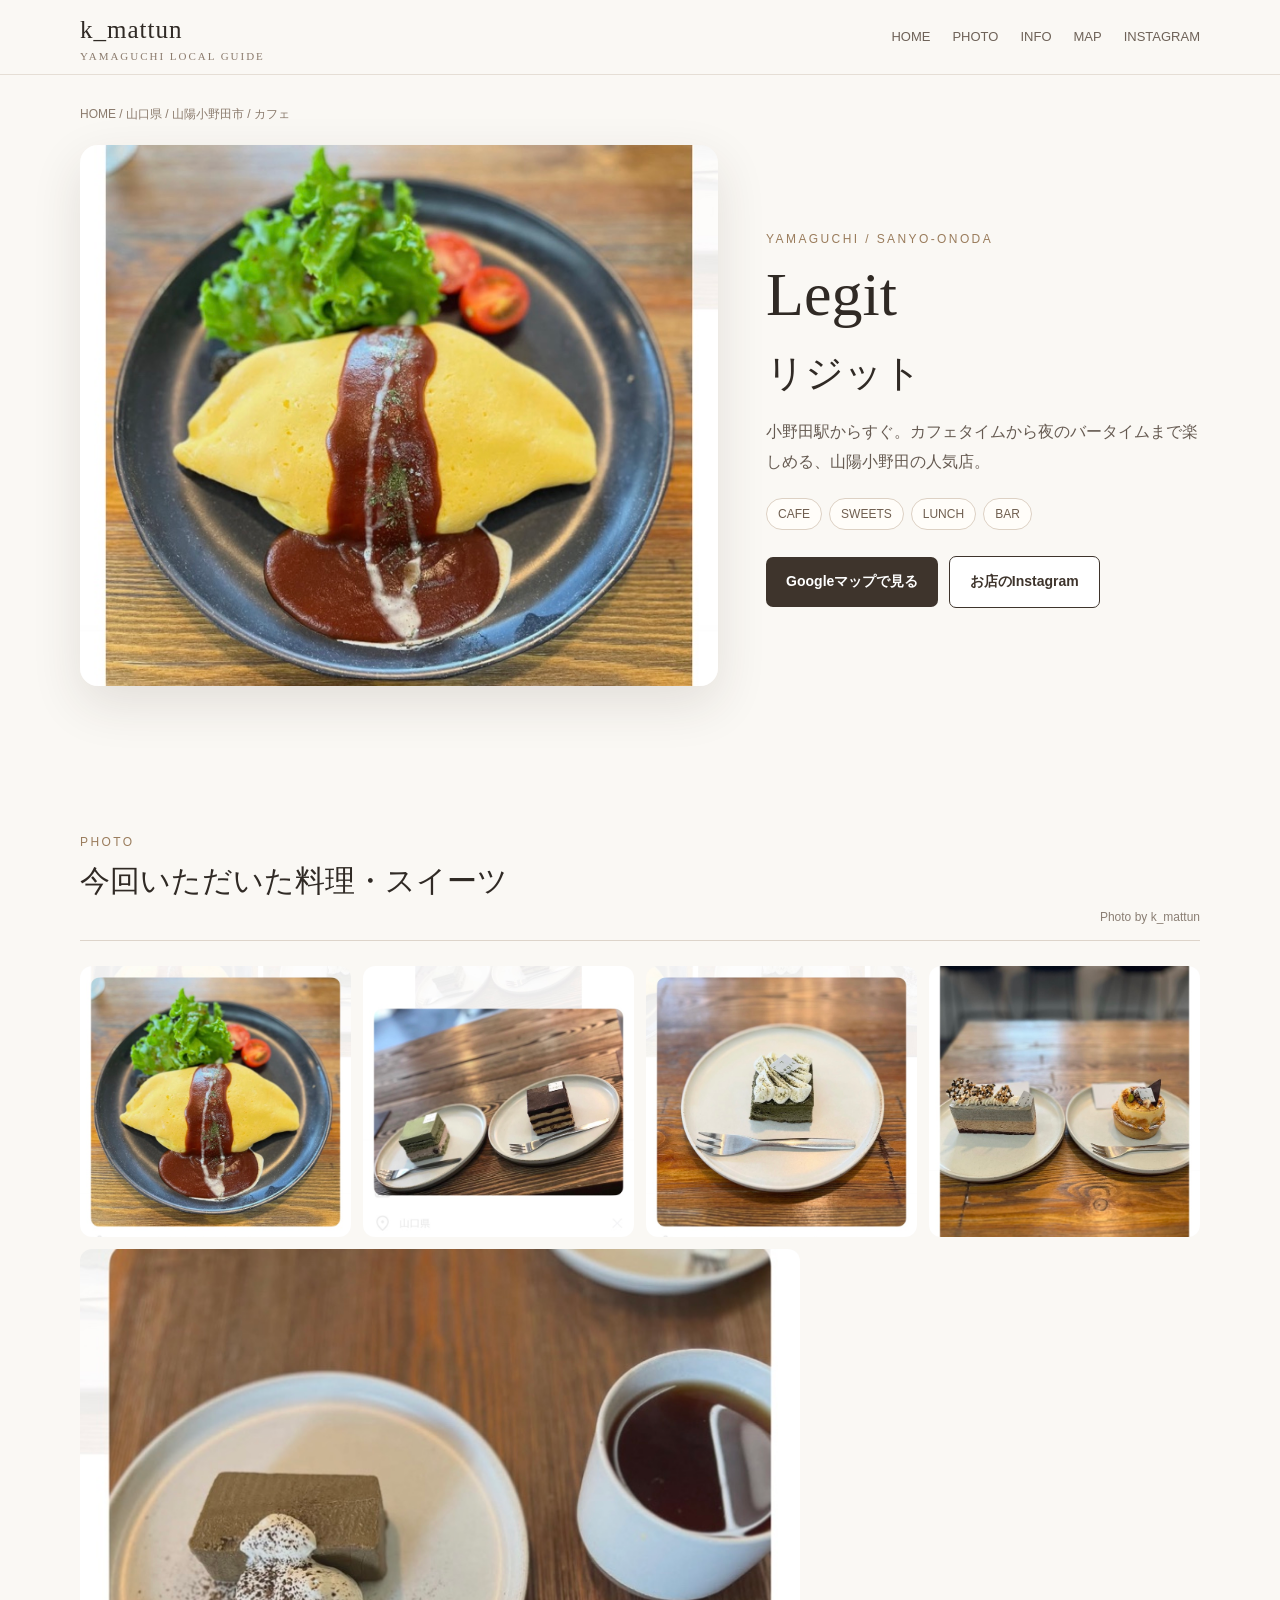
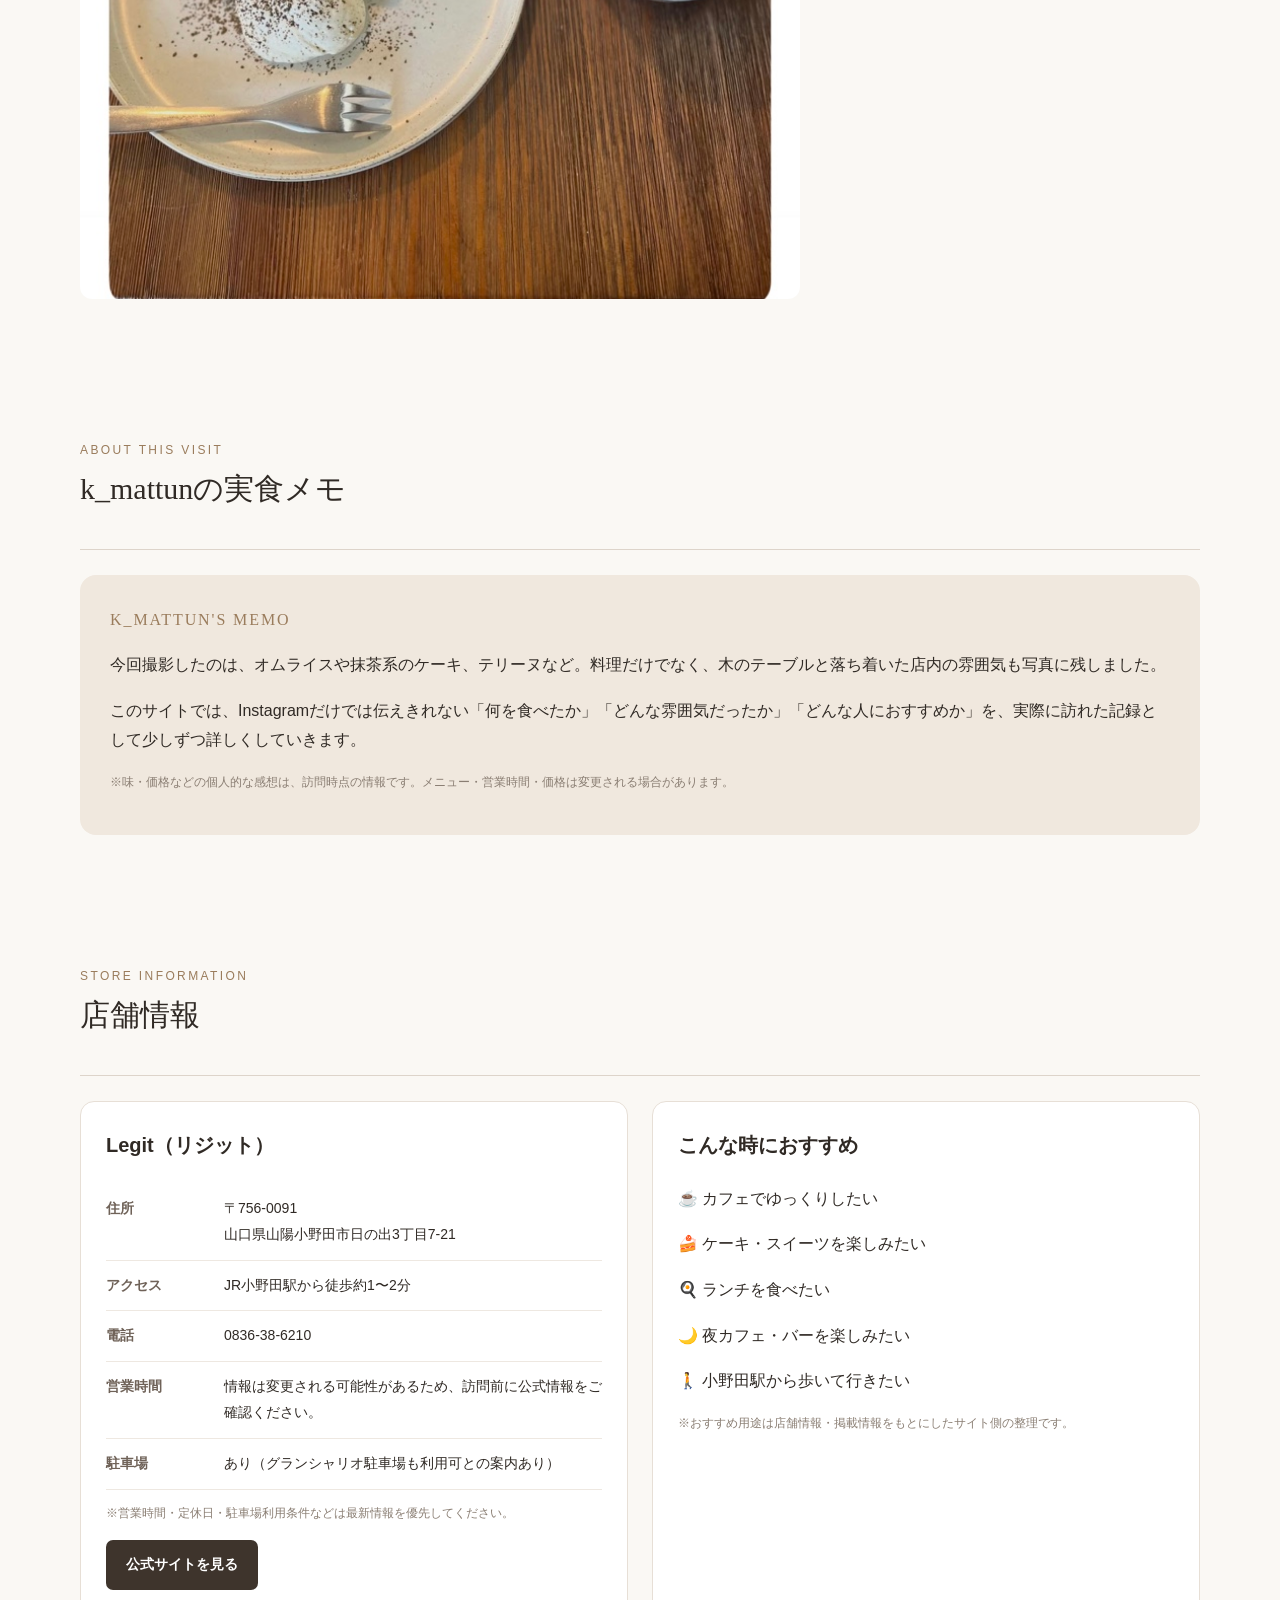
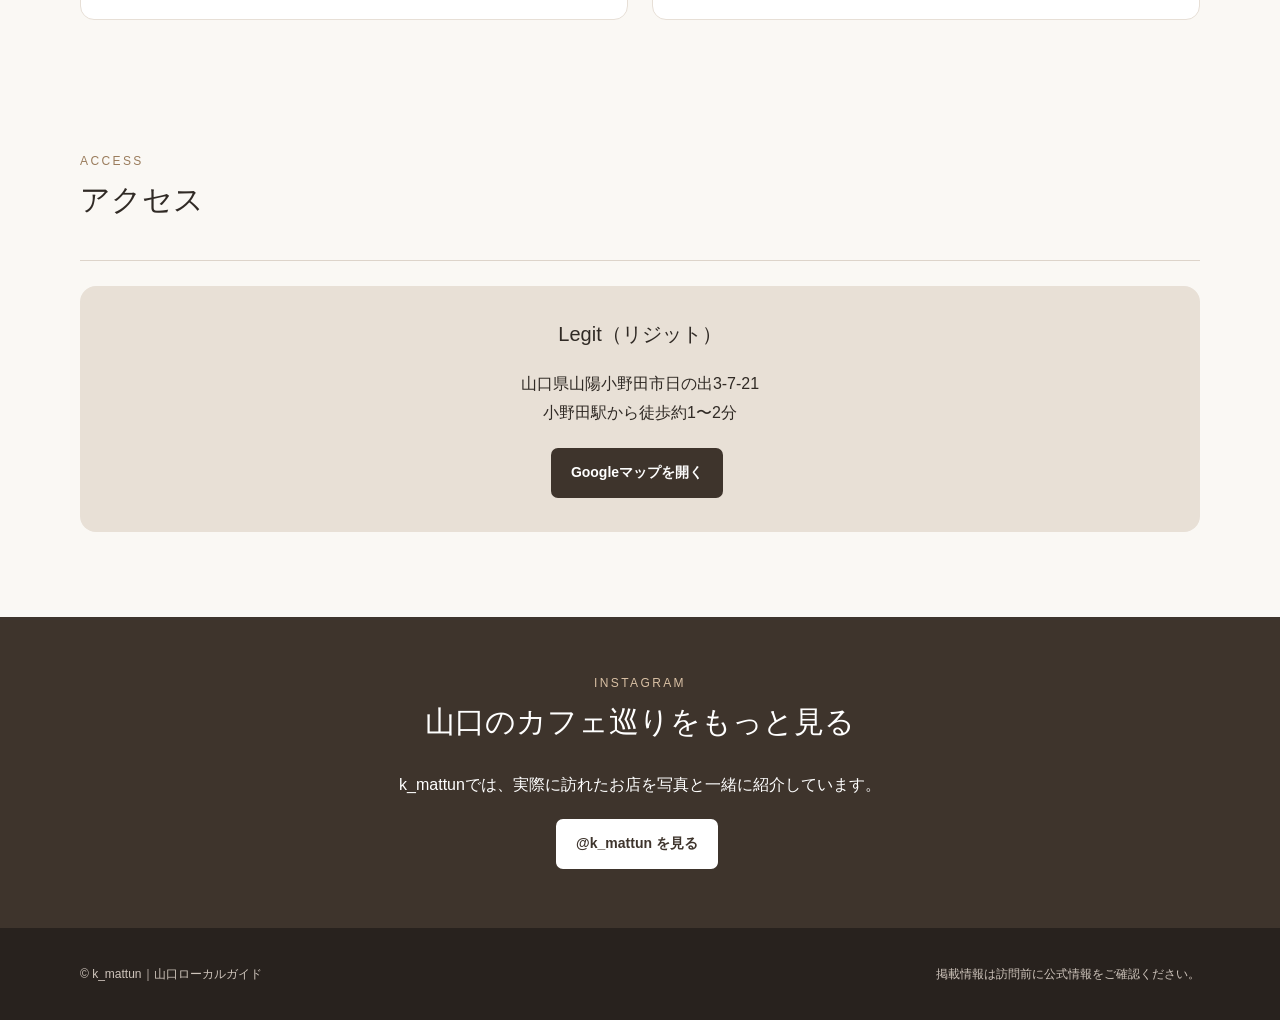
==== article-legit.html @ f2c431e9 "Add files via upload" ====
<!doctype html>
<html lang="ja">
<head>
<meta charset="utf-8">
<meta name="viewport" content="width=device-width,initial-scale=1">
<title>Legit（リジット）｜山陽小野田市のカフェ｜k_mattun</title>
<meta name="description" content="山陽小野田市・小野田駅近くのLegit（リジット）を、k_mattunが実際に訪れて撮影した写真とともに紹介。オムライスやスイーツ、店内の雰囲気などを掲載。">
<link rel="stylesheet" href="style.css">
</head>
<body>
<header>
  <div class="container nav">
    <a class="logo" href="index.html">k_mattun<small>YAMAGUCHI LOCAL GUIDE</small></a>
    <nav><a href="index.html">HOME</a><a href="#photos">PHOTO</a><a href="#info">INFO</a><a href="#map">MAP</a><a href="https://www.instagram.com/k_mattun/" target="_blank" rel="noopener">INSTAGRAM</a></nav>
  </div>
</header>

<main>
<section class="container hero">
  <div class="breadcrumb">HOME / 山口県 / 山陽小野田市 / カフェ</div>
  <div class="hero-grid">
    <div><img class="hero-photo" src="legit-1.jpeg" alt="Legitのオムライス"></div>
    <div>
      <div class="eyebrow">Yamaguchi / Sanyo-Onoda</div>
      <h1>Legit<br><span style="font-size:.62em">リジット</span></h1>
      <p class="lead">小野田駅からすぐ。カフェタイムから夜のバータイムまで楽しめる、山陽小野田の人気店。</p>
      <div class="badges"><span class="badge">CAFE</span><span class="badge">SWEETS</span><span class="badge">LUNCH</span><span class="badge">BAR</span></div>
      <a class="btn" href="https://www.google.com/maps/search/?api=1&query=Legit%20山口県山陽小野田市日の出3-7-21" target="_blank" rel="noopener">Googleマップで見る</a>
      <a class="btn alt" href="https://www.instagram.com/legit.onoda/" target="_blank" rel="noopener">お店のInstagram</a>
    </div>
  </div>
</section>

<section id="photos" class="container section">
  <div class="section-head"><div><div class="eyebrow">Photo</div><h2>今回いただいた料理・スイーツ</h2></div><div class="note">Photo by k_mattun</div></div>
  <div class="gallery">
    <img src="legit-1.jpeg" alt="Legit オムライス">
    <img src="legit-2.jpeg" alt="Legit 抹茶ケーキとチョコレートケーキ">
    <img src="legit-3.jpeg" alt="Legit 抹茶ケーキ">
    <img src="legit-4.jpeg" alt="Legit ケーキとスイーツ">
  </div>
  <div style="margin-top:12px;max-width:720px"><img src="legit-5.jpeg" alt="Legit テリーヌとコーヒー" style="width:100%;max-height:650px;object-fit:cover;border-radius:12px"></div>
</section>

<section class="container section">
  <div class="section-head"><div><div class="eyebrow">About this visit</div><h2>k_mattunの実食メモ</h2></div></div>
  <div class="review">
    <div class="review-mark">K_MATTUN'S MEMO</div>
    <p>今回撮影したのは、オムライスや抹茶系のケーキ、テリーヌなど。料理だけでなく、木のテーブルと落ち着いた店内の雰囲気も写真に残しました。</p>
    <p>このサイトでは、Instagramだけでは伝えきれない「何を食べたか」「どんな雰囲気だったか」「どんな人におすすめか」を、実際に訪れた記録として少しずつ詳しくしていきます。</p>
    <p class="note">※味・価格などの個人的な感想は、訪問時点の情報です。メニュー・営業時間・価格は変更される場合があります。</p>
  </div>
</section>

<section id="info" class="container section">
  <div class="section-head"><div><div class="eyebrow">Store information</div><h2>店舗情報</h2></div></div>
  <div class="feature-grid">
    <div class="card">
      <h3>Legit（リジット）</h3>
      <div class="info-row"><strong>住所</strong><span>〒756-0091<br>山口県山陽小野田市日の出3丁目7-21</span></div>
      <div class="info-row"><strong>アクセス</strong><span>JR小野田駅から徒歩約1〜2分</span></div>
      <div class="info-row"><strong>電話</strong><span>0836-38-6210</span></div>
      <div class="info-row"><strong>営業時間</strong><span>情報は変更される可能性があるため、訪問前に公式情報をご確認ください。</span></div>
      <div class="info-row"><strong>駐車場</strong><span>あり（グランシャリオ駐車場も利用可との案内あり）</span></div>
      <p class="note">※営業時間・定休日・駐車場利用条件などは最新情報を優先してください。</p>
      <a class="btn" href="https://legit.official.ec/" target="_blank" rel="noopener">公式サイトを見る</a>
    </div>
    <div class="card">
      <h3>こんな時におすすめ</h3>
      <p>☕ カフェでゆっくりしたい</p>
      <p>🍰 ケーキ・スイーツを楽しみたい</p>
      <p>🍳 ランチを食べたい</p>
      <p>🌙 夜カフェ・バーを楽しみたい</p>
      <p>🚶 小野田駅から歩いて行きたい</p>
      <p class="note">※おすすめ用途は店舗情報・掲載情報をもとにしたサイト側の整理です。</p>
    </div>
  </div>
</section>

<section id="map" class="container section">
  <div class="section-head"><div><div class="eyebrow">Access</div><h2>アクセス</h2></div></div>
  <div class="mapbox">
    <div><p style="font-size:20px;margin:0 0 8px">Legit（リジット）</p><p>山口県山陽小野田市日の出3-7-21<br>小野田駅から徒歩約1〜2分</p><a class="btn" href="https://www.google.com/maps/search/?api=1&query=Legit%20山口県山陽小野田市日の出3-7-21" target="_blank" rel="noopener">Googleマップを開く</a></div>
  </div>
</section>

<section class="cta">
  <div class="container">
    <div class="eyebrow" style="color:#d9c0a4">Instagram</div>
    <h2>山口のカフェ巡りをもっと見る</h2>
    <p>k_mattunでは、実際に訪れたお店を写真と一緒に紹介しています。</p>
    <a class="btn" href="https://www.instagram.com/k_mattun/" target="_blank" rel="noopener">@k_mattun を見る</a>
  </div>
</section>
</main>

<footer><div class="container footer"><div>© k_mattun｜山口ローカルガイド</div><div>掲載情報は訪問前に公式情報をご確認ください。</div></div></footer>
</body>
</html>
---- style.css ----
*{box-sizing:border-box}
html{scroll-behavior:smooth}
body{margin:0;background:#faf8f4;color:#302a25;font-family:-apple-system,BlinkMacSystemFont,"Noto Sans JP","Hiragino Kaku Gothic ProN",Meiryo,sans-serif;line-height:1.85}
a{color:inherit;text-decoration:none}
.container{width:min(1120px,92%);margin:auto}
header{position:sticky;top:0;z-index:20;background:rgba(250,248,244,.94);backdrop-filter:blur(10px);border-bottom:1px solid #e5ded5}
.nav{height:74px;display:flex;align-items:center;justify-content:space-between}
.logo{font-family:Georgia,serif;font-size:25px;letter-spacing:.04em}.logo small{font-family:inherit;font-size:11px;display:block;letter-spacing:.18em;color:#8b7b6d;margin-top:-7px}
nav{display:flex;gap:22px;font-size:13px;color:#6e6258}
.hero{padding:28px 0 70px}
.breadcrumb{font-size:12px;color:#8b7b6d;margin-bottom:20px}
.hero-grid{display:grid;grid-template-columns:1.25fr .85fr;gap:48px;align-items:center}
.hero-photo{width:100%;aspect-ratio:1.18;object-fit:cover;border-radius:18px;box-shadow:0 18px 50px rgba(58,44,32,.12)}
.eyebrow{font-size:12px;letter-spacing:.2em;color:#9a7c5c;text-transform:uppercase}
h1{font-family:Georgia,"Noto Serif JP",serif;font-size:clamp(38px,5vw,62px);line-height:1.15;font-weight:500;margin:8px 0 12px}
h2{font-family:Georgia,"Noto Serif JP",serif;font-size:30px;font-weight:500;margin:0 0 20px}
.lead{font-size:16px;color:#665b52}
.badges{display:flex;gap:7px;flex-wrap:wrap;margin:22px 0}
.badge{padding:4px 11px;border:1px solid #ddd1c4;border-radius:99px;font-size:12px;color:#705f50;background:#fffdf9}
.btn{display:inline-block;background:#3e342c;color:white;border-radius:7px;padding:12px 20px;font-size:14px;font-weight:600;margin:4px 6px 4px 0}
.btn.alt{background:#fff;border:1px solid #3e342c;color:#3e342c}
.section{padding:65px 0}
.section-head{display:flex;align-items:end;justify-content:space-between;border-bottom:1px solid #ddd4ca;margin-bottom:25px;padding-bottom:12px}
.gallery{display:grid;grid-template-columns:repeat(4,1fr);gap:12px}
.gallery img{width:100%;aspect-ratio:1;object-fit:cover;border-radius:12px;cursor:pointer;transition:.2s}
.gallery img:hover{transform:translateY(-2px)}
.feature-grid{display:grid;grid-template-columns:1fr 1fr;gap:24px}
.card{background:#fff;border:1px solid #e7dfd6;border-radius:14px;padding:25px}
.card h3{margin-top:0;font-size:20px}
.info-row{display:flex;gap:18px;padding:12px 0;border-bottom:1px solid #eee8e1;font-size:14px}
.info-row strong{width:100px;flex:none;color:#6f6258}
.note{font-size:12px;color:#8a7e73}
.review{background:#f0e8de;border-radius:16px;padding:30px}
.review-mark{font-family:Georgia,serif;color:#9a7c5c;letter-spacing:.12em}
.mapbox{background:#e8e0d6;border-radius:16px;min-height:230px;display:flex;align-items:center;justify-content:center;text-align:center;padding:30px}
.cta{background:#3e342c;color:#fff;padding:55px 20px;text-align:center;margin-top:20px}
.cta h2{color:#fff}
.cta .btn{background:#fff;color:#3e342c}
footer{background:#28221e;color:#eee;padding:35px 0;margin-top:0}
.footer{display:flex;justify-content:space-between;font-size:12px;color:#cfc5bc}
@media(max-width:760px){
 nav{display:none}.nav{height:66px}
 .hero{padding-top:18px}.hero-grid,.feature-grid{grid-template-columns:1fr;gap:25px}
 .hero-photo{aspect-ratio:1.05}
 .section{padding:45px 0}
 .gallery{grid-template-columns:repeat(2,1fr)}
 .section-head{display:block}
 .footer{display:block}.footer div+div{margin-top:10px}
}
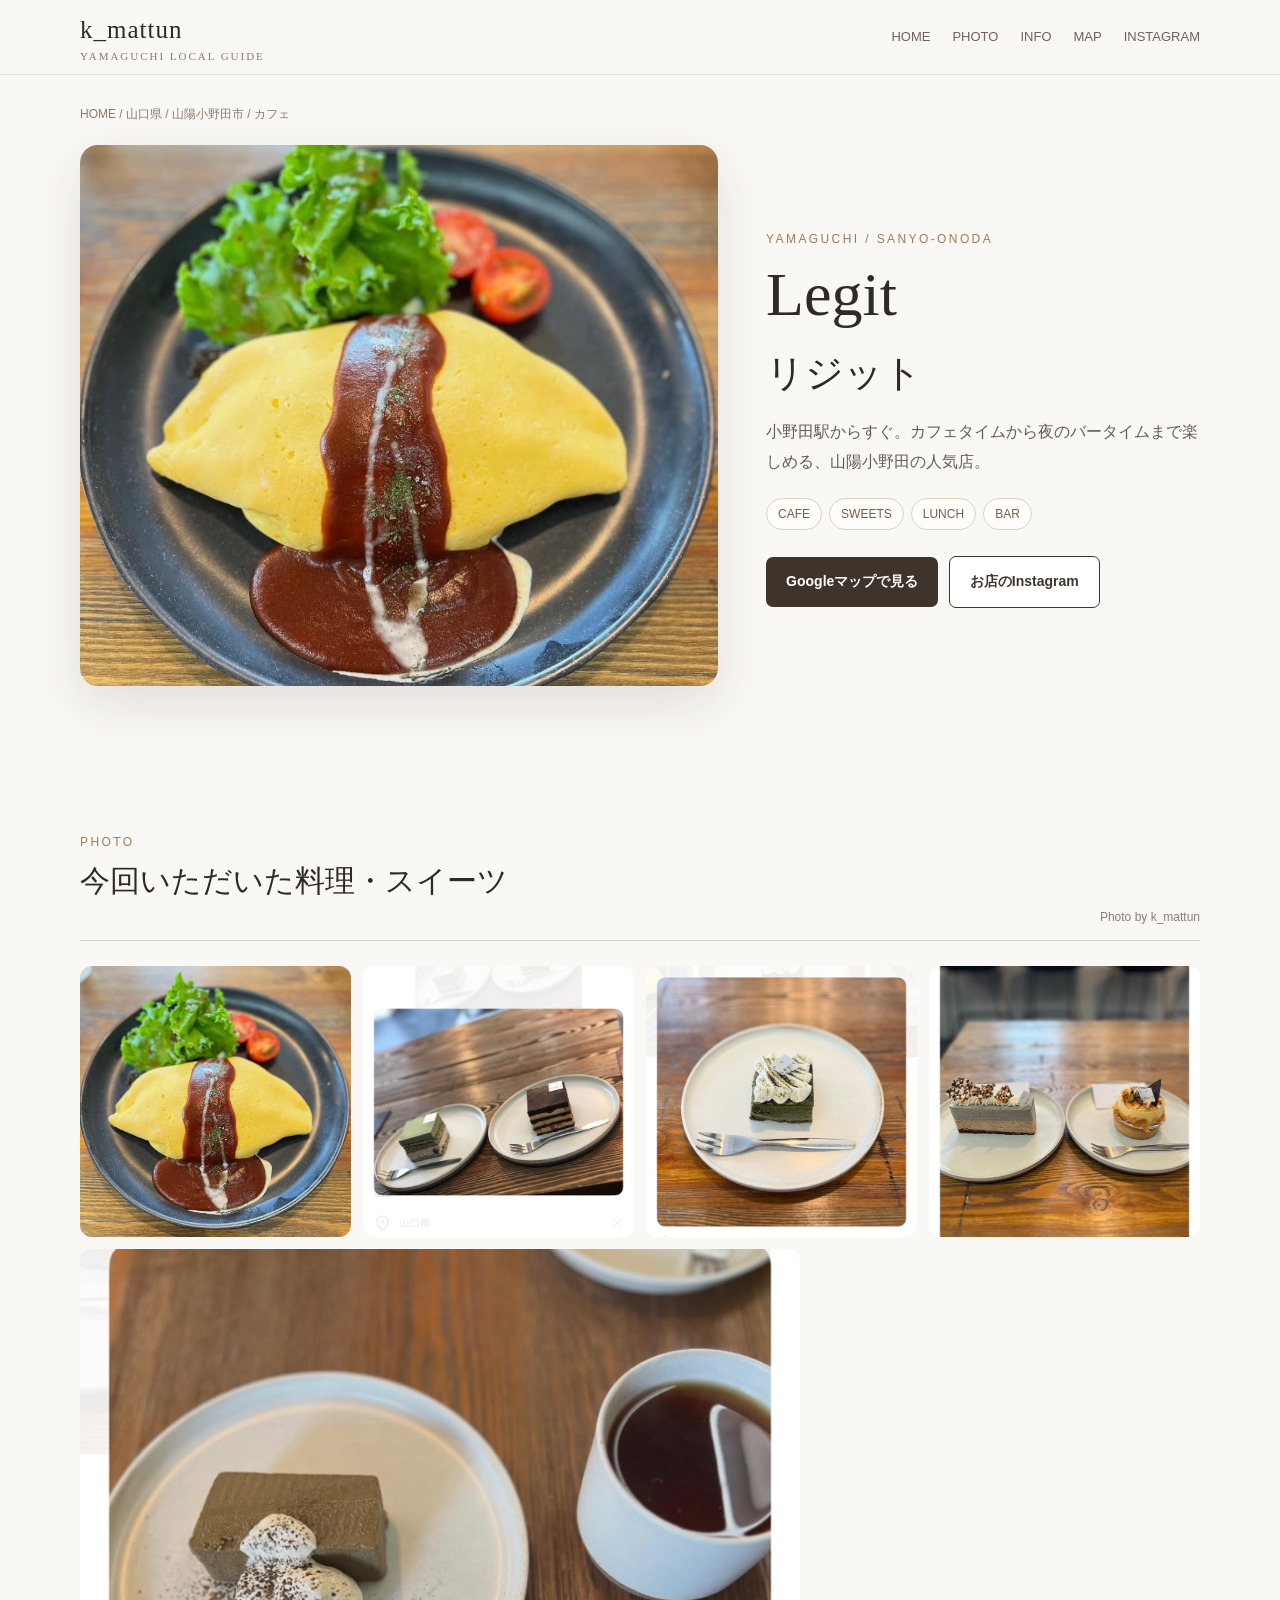
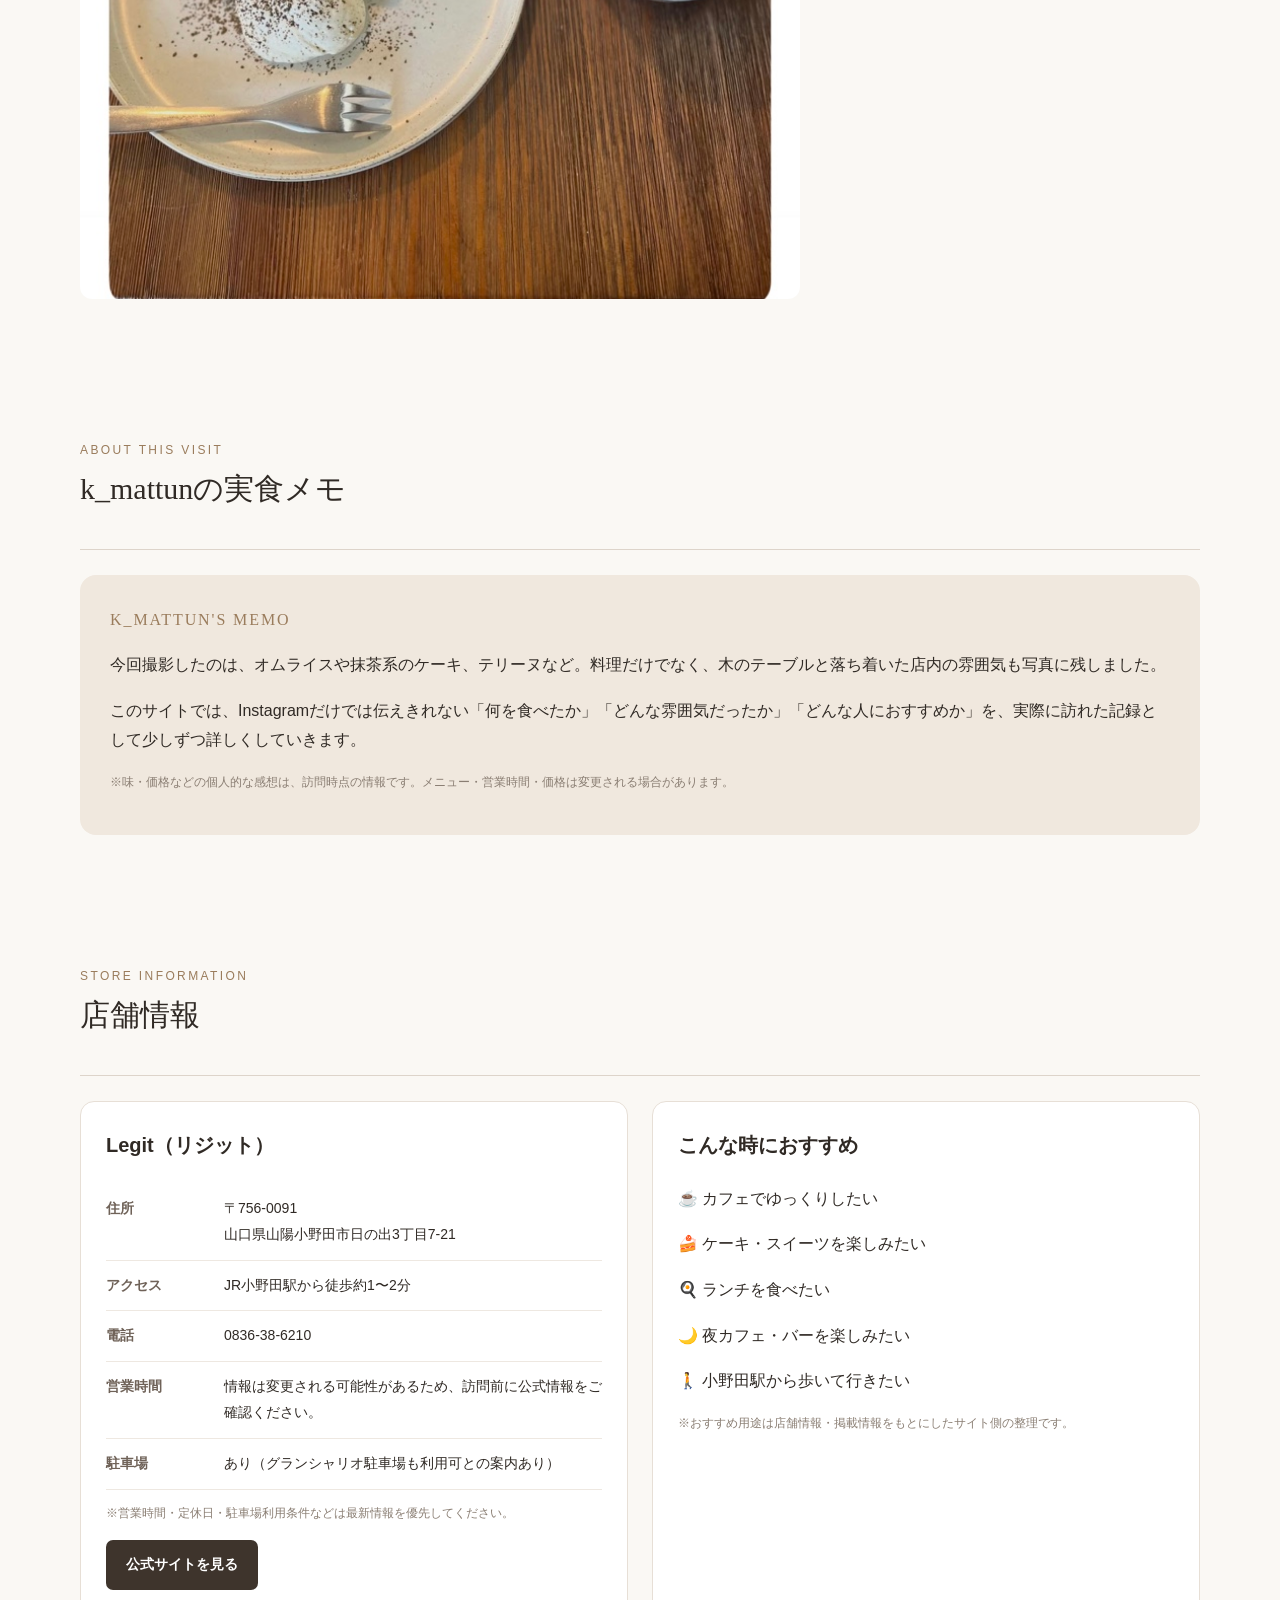
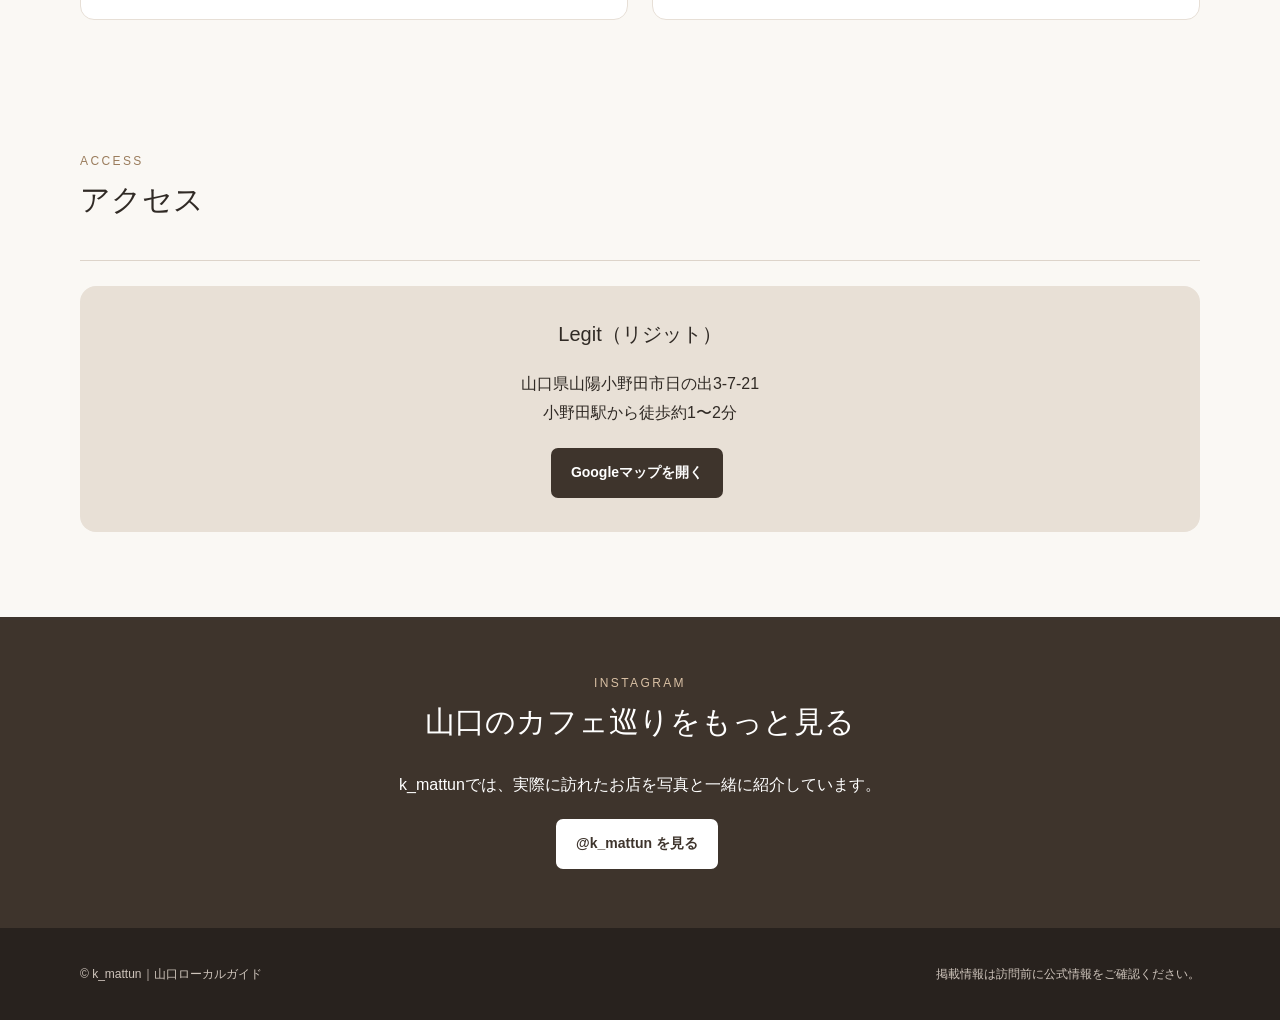
==== commit 31110cf7: "article-legit.html を更新" ====
--- a/article-legit.html
+++ b/article-legit.html
@@ -19,7 +19,7 @@
 <section class="container hero">
   <div class="breadcrumb">HOME / 山口県 / 山陽小野田市 / カフェ</div>
   <div class="hero-grid">
-    <div><img class="hero-photo" src="legit-1.jpeg" alt="Legitのオムライス"></div>
+    <div><img class="hero-photo" src="legit-1.jpg" alt="Legitのオムライス"></div>
     <div>
       <div class="eyebrow">Yamaguchi / Sanyo-Onoda</div>
       <h1>Legit<br><span style="font-size:.62em">リジット</span></h1>
@@ -34,7 +34,7 @@
 <section id="photos" class="container section">
   <div class="section-head"><div><div class="eyebrow">Photo</div><h2>今回いただいた料理・スイーツ</h2></div><div class="note">Photo by k_mattun</div></div>
   <div class="gallery">
-    <img src="legit-1.jpeg" alt="Legit オムライス">
+    <img src="legit-1.jpg" alt="Legit オムライス">
     <img src="legit-2.jpeg" alt="Legit 抹茶ケーキとチョコレートケーキ">
     <img src="legit-3.jpeg" alt="Legit 抹茶ケーキ">
     <img src="legit-4.jpeg" alt="Legit ケーキとスイーツ">
